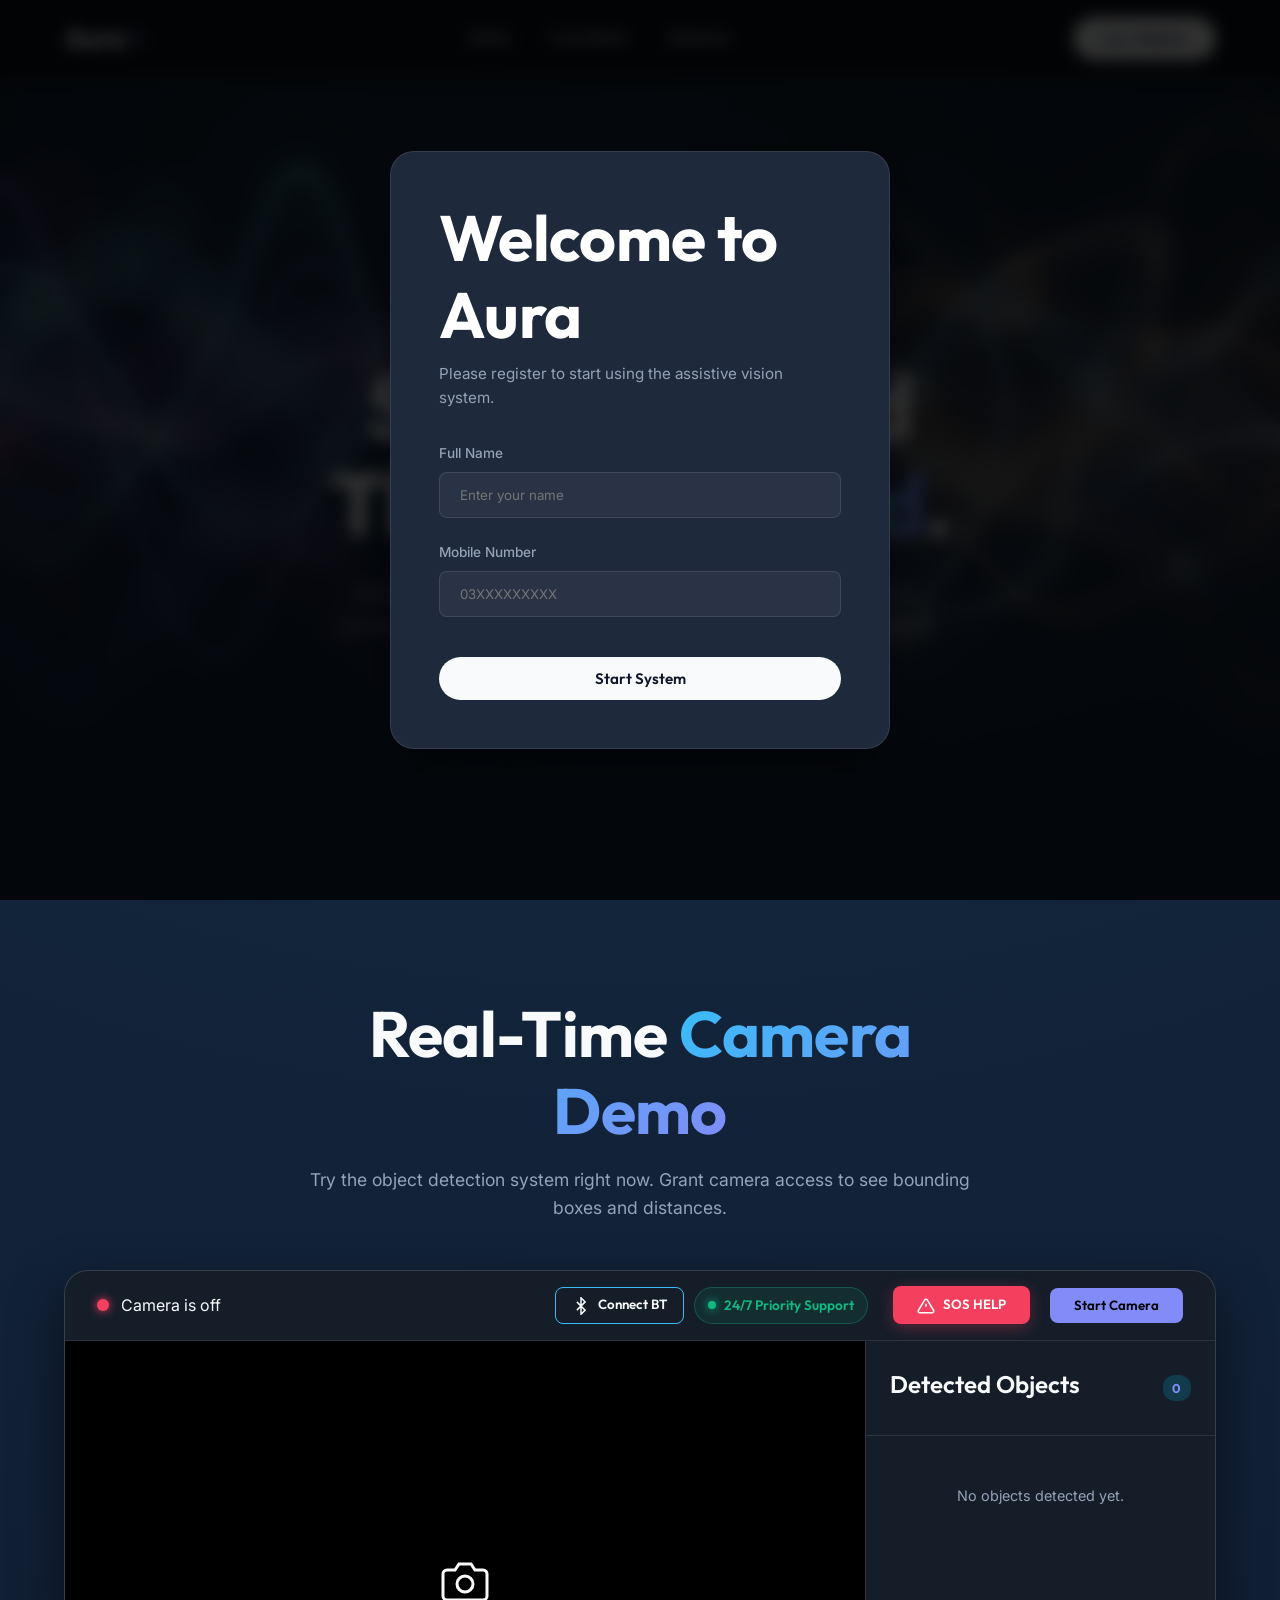
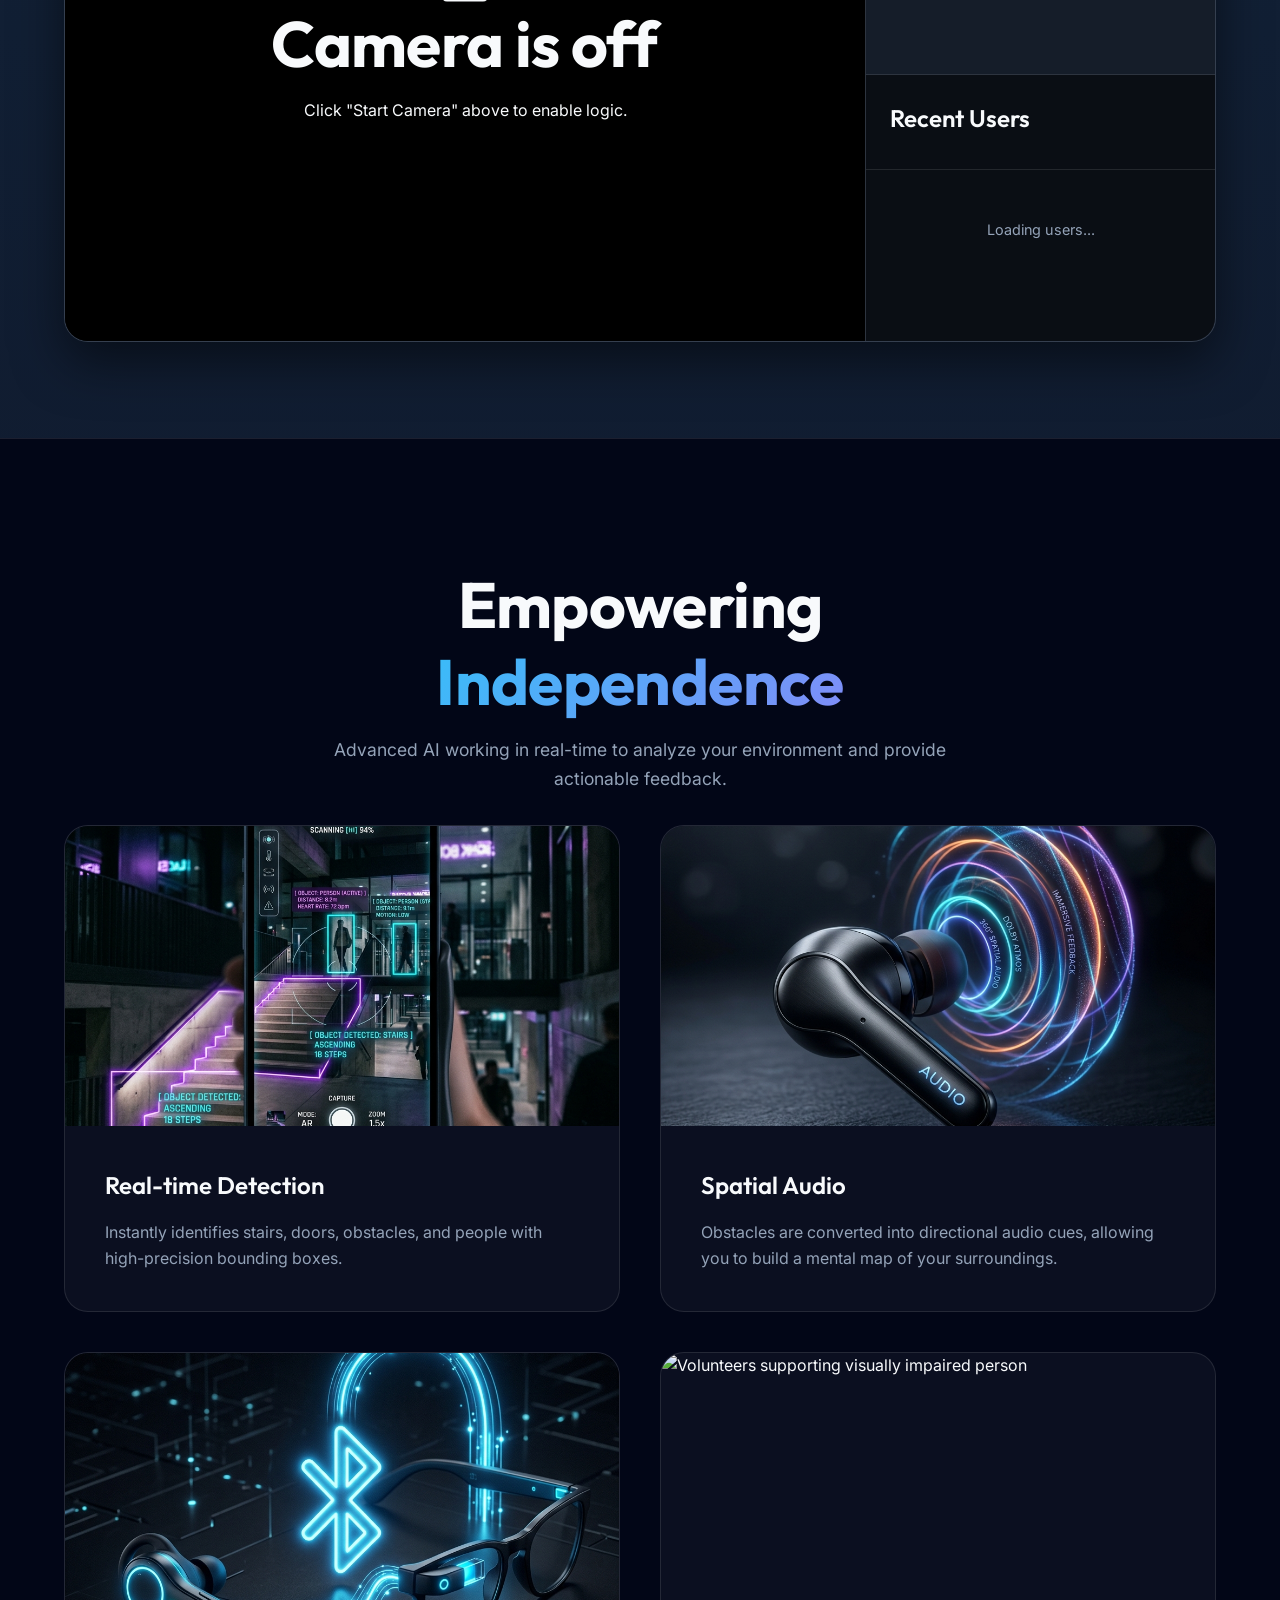
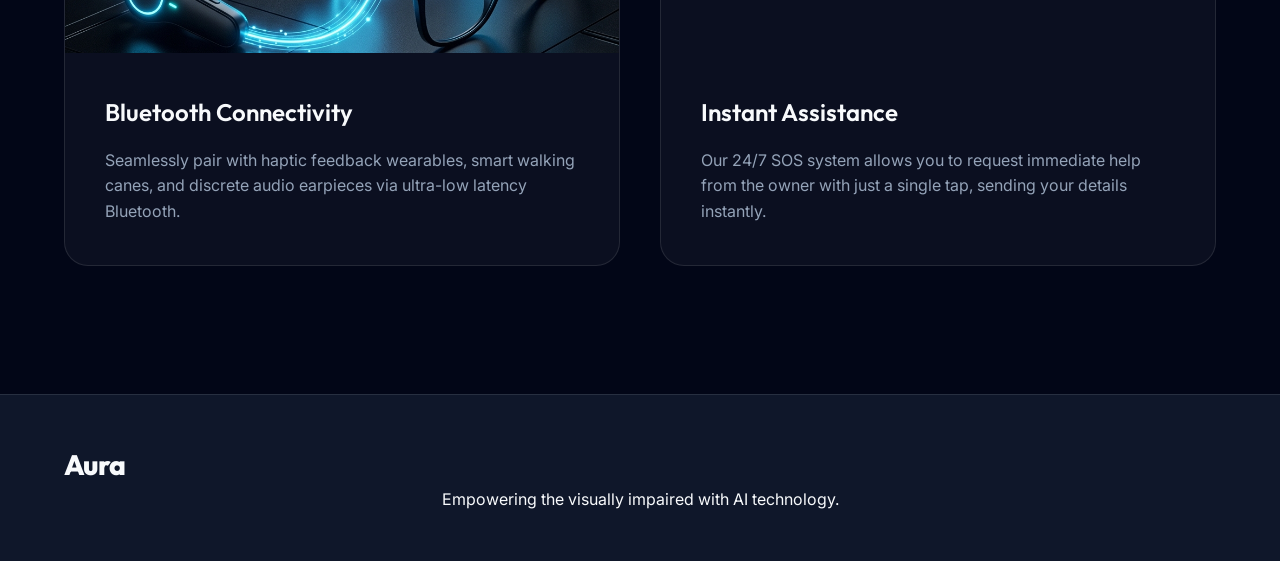
==== index.html @ 0ea321cc "files added" ====
<!DOCTYPE html>
<html lang="en">
<head>
    <meta charset="UTF-8">
    <meta name="viewport" content="width=device-width, initial-scale=1.0">
    <title>Aura | Assistive Obstacle Detection</title>
    <meta name="description" content="Assistive obstacle detection system for the visually impaired.">
    <link rel="preconnect" href="https://fonts.googleapis.com">
    <link rel="preconnect" href="https://fonts.gstatic.com" crossorigin>
    <link href="https://fonts.googleapis.com/css2?family=Outfit:wght@300;400;500;600;700;800&family=Inter:wght@400;500;600&display=swap" rel="stylesheet">
    <link rel="stylesheet" href="styles.css">
    
    <!-- PWA Integration -->
    <link rel="manifest" href="manifest.json">
    <meta name="theme-color" content="#0f172a">
    <meta name="apple-mobile-web-app-capable" content="yes">
    <meta name="apple-mobile-web-app-status-bar-style" content="black-translucent">
    <meta name="apple-mobile-web-app-title" content="Aura">
    <link rel="apple-touch-icon" href="assets/icons/icon-512.png">
</head>
<body>
    <!-- Navbar -->
    <nav id="navbar" class="navbar" aria-label="Main Navigation">
        <div class="logo">
            <span class="logo-text">Aura</span>
            <div class="logo-dot"></div>
        </div>
        <div class="nav-links">
            <a href="#home">Home</a>
            <a href="#demo">Live Demo</a>
            <a href="#features">Features</a>
        </div>
        <div class="nav-actions" style="display: flex; align-items: center; gap: 1rem;">
            <span id="user-greeting" style="font-weight: 600; color: var(--accent-2);"></span>
            <button id="waitlist-btn" class="btn-primary" aria-label="Join Waitlist">Join Waitlist</button>
        </div>
    </nav>

    <!-- Hero Section -->
    <header class="hero" id="home">
        <div class="hero-bg" style="background-image: url('assets/images/hero_bg.png');"></div>
        <div class="hero-content">
            <div class="badge">Next-Gen Vision AI</div>
            <h1>See the World<br>Through <span class="gradient-text">Sound</span>.</h1>
            <p class="subtitle">Aura translates visual surroundings into intuitive spatial audio, providing unprecedented independence for the visually impaired.</p>
            <div class="hero-buttons">
                <a href="#demo" class="btn-primary large" style="text-decoration:none;">Try Live Demo</a>
            </div>
        </div>
    </header>

    <main>
        <!-- LIVE CAMERA DEMO SECTION -->
        <section id="demo" class="demo-section">
            <div class="section-header">
                <h2>Real-Time <span class="gradient-text">Camera Demo</span></h2>
                <p>Try the object detection system right now. Grant camera access to see bounding boxes and distances.</p>
            </div>
            
            <div class="app-container embedded">
                <div class="header-embedded">
                    <div class="status-wrap">
                        <span class="status-indicator" id="status-indicator"></span>
                        <span id="camera-status-text">Camera is off</span>
                    </div>
                    <div style="display:flex; gap:10px; align-items:center;">
                        <button id="connect-bt" class="primary-cam" style="background: transparent; border: 1px solid var(--accent-1); color: var(--text-primary); padding: 0.5rem 1rem;" title="Connect Wearable Earpiece">
                            <svg width="18" height="18" viewBox="0 0 24 24" fill="none" stroke="currentColor" stroke-width="2" style="vertical-align: middle; margin-right:5px;"><polyline points="6.5 6.5 17.5 17.5 12 23 12 1 17.5 6.5 6.5 17.5"/></svg>
                            Connect BT
                        </button>
                        <div class="badge" style="display:inline-flex; align-items:center; vertical-align:middle; margin-bottom:0; margin-right:15px; background: rgba(16, 185, 129, 0.1); border-color: rgba(16, 185, 129, 0.3); color: var(--success); text-transform: none; padding: 0.4rem 0.8rem;">
                            <span style="width: 8px; height: 8px; background: var(--success); border-radius: 50%; margin-right: 8px; display: inline-block; box-shadow: 0 0 8px var(--success);"></span>
                            24/7 Priority Support
                        </div>
                        <button id="get-help" class="primary-cam" style="background-color: var(--danger); color: white; border: none; margin-right: 10px; box-shadow: 0 4px 15px rgba(244, 63, 94, 0.3);">
                            <svg width="18" height="18" viewBox="0 0 24 24" fill="none" stroke="currentColor" stroke-width="2" style="vertical-align: middle; margin-right:5px;"><path d="M10.29 3.86L1.82 18a2 2 0 0 0 1.71 3h16.94a2 2 0 0 0 1.71-3L13.71 3.86a2 2 0 0 0-3.42 0z"></path><line x1="12" y1="9" x2="12" y2="13"></line><line x1="12" y1="17" x2="12.01" y2="17"></line></svg>
                            SOS HELP
                        </button>
                        <button id="toggle-camera" class="primary-cam">Start Camera</button>
                    </div>
                </div>

                <div class="vision-area">
                    <div class="camera-container">
                        <video id="webcam" autoplay playsinline webkit-playsinline muted></video>
                        <canvas id="overlay"></canvas>
                        <div class="scanning-lines"></div>
                        
                        <div id="initial-state" class="state-overlay">
                            <svg width="48" height="48" viewBox="0 0 24 24" fill="none" stroke="currentColor" stroke-width="1.5"><path d="M23 19a2 2 0 0 1-2 2H3a2 2 0 0 1-2-2V8a2 2 0 0 1 2-2h4l2-3h6l2 3h4a2 2 0 0 1 2 2z"></path><circle cx="12" cy="13" r="4"></circle></svg>
                            <h2>Camera is off</h2>
                            <p>Click "Start Camera" above to enable logic.</p>
                        </div>

                        <div id="loading-state" class="state-overlay hidden">
                            <div class="spinner"></div>
                            <h2>Loading AI Model</h2>
                            <p>Waking up Neural Network...</p>
                        </div>
                    </div>
                </div>
                
                <aside class="details-panel" style="display: flex; flex-direction: column;">
                    <div style="flex: 1; display: flex; flex-direction: column; border-bottom: 1px solid var(--border-color);">
                        <div class="panel-header">
                            <h3>Detected Objects</h3>
                            <span id="detection-count" class="badge">0</span>
                        </div>
                        <ul id="detection-list" class="detection-list">
                            <li class="empty-state">No objects detected yet.</li>
                        </ul>
                    </div>
                    
                    <!-- RECENT USERS SECTION -->
                    <div style="flex: 0.8; display: flex; flex-direction: column; background-color: rgba(0,0,0,0.5);">
                        <div class="panel-header" style="background-color: transparent;">
                            <h3>Recent Users</h3>
                        </div>
                        <ul id="recent-users-list" class="detection-list" style="flex: 1; font-size: 0.9rem;">
                            <li class="empty-state">Loading users...</li>
                        </ul>
                    </div>
                </aside>
            </div>
        </section>

        <!-- Features Section -->
        <section id="features" class="features">
            <div class="section-header">
                <h2>Empowering <span class="gradient-text">Independence</span></h2>
                <p>Advanced AI working in real-time to analyze your environment and provide actionable feedback.</p>
            </div>
            
            <div class="feature-grid">
                <div class="feature-card">
                    <div class="card-image">
                        <!-- Use placeholder if generating failed or missing: fallback -->
                        <img src="assets/images/feature_camera.png" alt="Real-time object detection processing" onerror="this.src='https://images.unsplash.com/photo-1550751827-4bd374c3f58b?auto=format&fit=crop&w=600&q=80'">
                    </div>
                    <div class="card-content">
                        <h3>Real-time Detection</h3>
                        <p>Instantly identifies stairs, doors, obstacles, and people with high-precision bounding boxes.</p>
                    </div>
                </div>

                <div class="feature-card">
                    <div class="card-image">
                        <img src="assets/images/feature_audio.png" alt="Spatial audio feedback illustration" onerror="this.src='https://images.unsplash.com/photo-1612284561066-db151c6b3dbd?auto=format&fit=crop&w=600&q=80'">
                    </div>
                    <div class="card-content">
                        <h3>Spatial Audio</h3>
                        <p>Obstacles are converted into directional audio cues, allowing you to build a mental map of your surroundings.</p>
                    </div>
                </div>

                <div class="feature-card">
                    <div class="card-image">
                        <img src="assets/images/feature_bluetooth.png" alt="Bluetooth Wearables Support" onerror="this.src='https://images.unsplash.com/photo-1544866092-1935c5ef2a8f?auto=format&fit=crop&w=600&q=80'">
                    </div>
                    <div class="card-content">
                        <h3>Bluetooth Connectivity</h3>
                        <p>Seamlessly pair with haptic feedback wearables, smart walking canes, and discrete audio earpieces via ultra-low latency Bluetooth.</p>
                    </div>
                </div>

                <div class="feature-card">
                    <div class="card-image">
                        <img src="https://images.unsplash.com/photo-1582213782179-e0d53f98f2ca?auto=format&fit=crop&w=600&q=80" alt="Volunteers supporting visually impaired person">
                    </div>
                    <div class="card-content">
                        <h3>Instant Assistance</h3>
                        <p>Our 24/7 SOS system allows you to request immediate help from the owner with just a single tap, sending your details instantly.</p>
                    </div>
                </div>
            </div>
        </section>
    </main>

    <!-- Registration Modal -->
    <div id="auth-modal" class="modal-overlay hidden">
        <div class="modal-content glass-panel" style="backdrop-filter: blur(20px);">
            <h2>Welcome to Aura</h2>
            <p>Please register to start using the assistive vision system.</p>
            <form id="auth-form">
                <div class="input-group">
                    <label for="auth-name">Full Name</label>
                    <input type="text" id="auth-name" required placeholder="Enter your name">
                </div>
                <div class="input-group">
                    <label for="auth-phone">Mobile Number</label>
                    <input type="tel" id="auth-phone" required placeholder="03XXXXXXXXX">
                </div>
                <button type="submit" class="btn-primary" style="width: 100%; margin-top: 1rem;">Start System</button>
            </form>
        </div>
    </div>

    <footer>
        <div class="footer-content">
            <div class="footer-brand">
                <div class="logo">
                    <span class="logo-text">Aura</span>
                </div>
                <p>Empowering the visually impaired with AI technology.</p>
            </div>
        </div>
    </footer>

    <!-- Waitlist Modal -->
    <div id="waitlist-modal" class="modal-overlay hidden">
        <div class="modal-content">
            <button id="close-modal" class="close-btn" aria-label="Close">&times;</button>
            <h2>Join the <span class="gradient-text">Waitlist</span></h2>
            <p>Get early access to Aura and help shape the future of assistive vision.</p>
            <form id="waitlist-form" class="waitlist-form">
                <input type="text" id="waitlist-name" placeholder="Your Name" required>
                <input type="email" id="waitlist-email" placeholder="Your Email address" required>
                <button type="submit" class="btn-primary large" style="width: 100%;">Get Early Access</button>
            </form>
            <div id="waitlist-success" class="hidden">
                <p style="color: var(--success); font-weight: 600; margin-top: 1rem; text-align: center;">Thank you for joining the waitlist!</p>
            </div>
        </div>
    </div>

    <!-- TensorFlow.js and COCO-SSD -->
    <script src="https://cdn.jsdelivr.net/npm/@tensorflow/tfjs"></script>
    <script src="https://cdn.jsdelivr.net/npm/@tensorflow-models/coco-ssd"></script>
    <script src="app.js"></script>
    <script>
        // PWA Service Worker Registration
        if ('serviceWorker' in navigator) {
            window.addEventListener('load', () => {
                navigator.serviceWorker.register('/sw.js')
                    .then(reg => console.log('Service Worker Registered'))
                    .catch(err => console.log('Service Worker Failed', err));
            });
        }
    </script>
</body>
</html>
---- styles.css ----
:root {
    /* Backgrounds: Deep Midnight Sapphire */
    --bg-dark: #0f172a;
    --bg-darker: #020617;
    --bg-panel: #1e293b;
    --bg-card: rgba(255, 255, 255, 0.04);
    --bg-card-hover: rgba(255, 255, 255, 0.08);
    
    --text-primary: #f8fafc;
    --text-secondary: #94a3b8;
    
    /* Accents: Electric Blue & Indigo */
    --accent-1: #38bdf8;
    --accent-2: #818cf8;
    --accent-glow: rgba(56, 189, 248, 0.4);
    
    --danger: #f43f5e;
    --success: #10b981;
    
    --border-color: rgba(255, 255, 255, 0.1);
    
    --font-heading: 'Outfit', sans-serif;
    --font-body: 'Inter', sans-serif;
    
    --radius-lg: 24px;
    --radius-md: 16px;
    --radius-sm: 8px;
}

* {
    margin: 0;
    padding: 0;
    box-sizing: border-box;
}

html {
    scroll-behavior: smooth;
}

body {
    background-color: var(--bg-dark);
    background-image: radial-gradient(circle at 50% -20%, rgba(56, 189, 248, 0.15), var(--bg-dark) 80%);
    color: var(--text-primary);
    font-family: var(--font-body);
    overflow-x: hidden;
    line-height: 1.6;
    min-height: 100vh;
}

/* Typography */
h1, h2, h3, h4, .logo-text, .badge, .btn-primary, .primary-cam {
    font-family: var(--font-heading);
}

h1 {
    font-size: clamp(3rem, 8vw, 5.5rem);
    line-height: 1.1;
    font-weight: 800;
    letter-spacing: -0.02em;
    margin-bottom: 1.5rem;
}

h2 {
    font-size: clamp(2.5rem, 5vw, 4rem);
    line-height: 1.2;
    font-weight: 700;
    letter-spacing: -0.01em;
    margin-bottom: 1rem;
}

h3 {
    font-size: 1.5rem;
    font-weight: 600;
    margin-bottom: 0.5rem;
}

.subtitle {
    font-size: 1.25rem;
    color: var(--text-secondary);
    max-width: 600px;
    margin: 0 auto 2.5rem;
}

.gradient-text {
    background: linear-gradient(135deg, var(--accent-1), var(--accent-2));
    -webkit-background-clip: text;
    -webkit-text-fill-color: transparent;
    background-clip: text;
}

/* Navigation */
.navbar {
    position: fixed;
    top: 0;
    left: 0;
    width: 100%;
    padding: 1rem 5%;
    display: flex;
    justify-content: space-between;
    align-items: center;
    z-index: 1000;
    background: rgba(10, 10, 12, 0.7);
    backdrop-filter: blur(12px);
    -webkit-backdrop-filter: blur(12px);
    border-bottom: 1px solid var(--border-color);
}

.logo {
    display: flex;
    align-items: center;
    gap: 0.5rem;
    font-size: 1.75rem;
    font-weight: 800;
    letter-spacing: -0.02em;
}

.logo-dot {
    width: 8px;
    height: 8px;
    border-radius: 50%;
    background: var(--accent-2);
    box-shadow: 0 0 10px var(--accent-2);
}

.nav-links {
    display: flex;
    gap: 2.5rem;
}

.nav-links a {
    color: var(--text-primary);
    text-decoration: none;
    font-weight: 500;
    font-size: 0.95rem;
    transition: color 0.2s;
}

.nav-links a:hover {
    color: var(--accent-2);
}

.btn-primary {
    background: var(--text-primary);
    color: var(--bg-dark);
    padding: 0.75rem 1.75rem;
    border-radius: 100px;
    font-weight: 600;
    font-size: 0.95rem;
    border: none;
    cursor: pointer;
    transition: transform 0.2s, box-shadow 0.2s;
}

.btn-primary:hover {
    transform: translateY(-2px);
    box-shadow: 0 10px 20px rgba(255,255,255,0.1);
}

.btn-primary.large {
    padding: 1rem 2.5rem;
    font-size: 1.1rem;
}

/* Hero Section */
.hero {
    position: relative;
    min-height: 100vh;
    display: flex;
    flex-direction: column;
    justify-content: center;
    align-items: center;
    text-align: center;
    padding: 6rem 5% 0;
    overflow: hidden;
}

.hero-bg {
    position: absolute;
    top: 0;
    left: 0;
    width: 100%;
    height: 100%;
    background-size: cover;
    background-position: center;
    opacity: 0.4;
    z-index: -1;
    mask-image: linear-gradient(to bottom, rgba(0,0,0,1) 50%, rgba(0,0,0,0) 100%);
    -webkit-mask-image: linear-gradient(to bottom, rgba(0,0,0,1) 50%, rgba(0,0,0,0) 100%);
}

.badge {
    display: inline-block;
    padding: 0.5rem 1rem;
    background: rgba(139, 92, 246, 0.1);
    border: 1px solid rgba(139, 92, 246, 0.3);
    color: var(--accent-1);
    border-radius: 100px;
    font-size: 0.85rem;
    font-weight: 600;
    text-transform: uppercase;
    margin-bottom: 2rem;
}

/* Demo Section (Camera App Embedded) */
.demo-section {
    padding: 6rem 5%;
    max-width: 1400px;
    margin: 0 auto;
}

.section-header {
    text-align: center;
    max-width: 700px;
    margin: 0 auto;
}

.section-header p {
    color: var(--text-secondary);
    font-size: 1.1rem;
    margin-bottom: 2rem;
}

.app-container.embedded {
    display: grid;
    grid-template-columns: 1fr 350px;
    grid-template-rows: 70px 600px;
    background: var(--bg-panel);
    border: 1px solid var(--border-color);
    border-radius: var(--radius-lg);
    overflow: hidden;
    box-shadow: 0 20px 50px rgba(0,0,0,0.5);
    margin-top: 3rem;
}

.header-embedded {
    grid-column: 1 / -1;
    display: flex;
    justify-content: space-between;
    align-items: center;
    padding: 0 2rem;
    background-color: rgba(0,0,0,0.3);
    border-bottom: 1px solid var(--border-color);
    z-index: 10;
}

.status-wrap {
    display: flex;
    align-items: center;
    gap: 0.75rem;
}

.status-indicator {
    width: 12px;
    height: 12px;
    border-radius: 50%;
    background-color: var(--danger);
    box-shadow: 0 0 10px var(--danger);
    transition: background-color 0.3s, box-shadow 0.3s;
}

.status-indicator.active {
    background-color: var(--success);
    box-shadow: 0 0 10px var(--success);
}

.primary-cam {
    background-color: var(--accent-2);
    color: #000;
    padding: 0.6rem 1.5rem;
    border-radius: 8px;
    border: none;
    font-weight: 600;
    cursor: pointer;
    transition: all 0.2s;
}
.primary-cam:hover {
    box-shadow: 0 0 15px var(--accent-glow);
}
.primary-cam.danger {
    background-color: transparent;
    border: 1px solid var(--danger);
    color: var(--danger);
    box-shadow: none;
}
.primary-cam.danger:hover {
    background-color: rgba(239, 68, 68, 0.1);
}

.vision-area {
    position: relative;
    background-color: #000;
    display: flex;
    justify-content: center;
    align-items: center;
    overflow: hidden;
}

.camera-container {
    position: relative;
    width: 100%;
    height: 100%;
    display: flex;
    justify-content: center;
    align-items: center;
}

video {
    width: 100%;
    height: 100%;
    object-fit: cover;
    transform: scaleX(-1);
}

canvas {
    position: absolute;
    top: 0;
    left: 0;
    width: 100%;
    height: 100%;
    z-index: 2;
    pointer-events: none;
    transform: scaleX(-1);
}

.scanning-lines {
    position: absolute;
    top: 0;
    left: 0;
    width: 100%;
    height: 100%;
    background: linear-gradient(to bottom, transparent 50%, rgba(6, 182, 212, 0.05) 51%, transparent 51%);
    background-size: 100% 4px;
    z-index: 3;
    pointer-events: none;
    opacity: 0;
    transition: opacity 0.3s;
}
.scanning-lines.active { opacity: 1; }

.state-overlay {
    position: absolute;
    top: 0;
    left: 0;
    width: 100%;
    height: 100%;
    display: flex;
    flex-direction: column;
    justify-content: center;
    align-items: center;
    background: rgba(0, 0, 0, 0.85);
    z-index: 5;
    transition: opacity 0.3s;
}
.state-overlay.hidden { opacity: 0; pointer-events: none; }

.spinner {
    width: 40px;
    height: 40px;
    border: 3px solid rgba(255,255,255,0.1);
    border-top-color: var(--accent-2);
    border-radius: 50%;
    animation: spin 1s linear infinite;
}
@keyframes spin { to { transform: rotate(360deg); } }

/* Sidebar */
.details-panel {
    background-color: rgba(0,0,0,0.3);
    border-left: 1px solid var(--border-color);
    display: flex;
    flex-direction: column;
    overflow: hidden;
}

.panel-header {
    padding: 1.5rem;
    border-bottom: 1px solid var(--border-color);
    display: flex;
    justify-content: space-between;
    align-items: center;
}

.badge#detection-count {
    background-color: rgba(6, 182, 212, 0.2);
    color: var(--accent-2);
    padding: 0.2rem 0.6rem;
    border-radius: 12px;
    font-size: 0.8rem;
    font-weight: bold;
    border: none;
    margin-bottom: 0;
}

.detection-list {
    list-style: none;
    overflow-y: auto;
    flex: 1;
    padding: 1rem;
}
.detection-list::-webkit-scrollbar { width: 6px; }
.detection-list::-webkit-scrollbar-thumb { background: #3f3f46; border-radius: 3px; }

.empty-state {
    color: var(--text-secondary);
    text-align: center;
    padding: 2rem 0;
    font-size: 0.9rem;
}

.detection-item {
    background-color: rgba(255, 255, 255, 0.03);
    border: 1px solid var(--border-color);
    border-radius: 8px;
    padding: 1rem;
    margin-bottom: 0.8rem;
    display: flex;
    justify-content: space-between;
    align-items: center;
}

.detection-info {
    display: flex;
    flex-direction: column;
    gap: 0.3rem;
}

.detection-label {
    text-transform: capitalize;
    font-weight: 600;
    font-size: 1.1rem;
}

.detection-stats {
    display: flex;
    gap: 1rem;
    font-size: 0.85rem;
    color: var(--text-secondary);
}

.warning-level {
    width: 8px;
    height: 8px;
    border-radius: 50%;
}
.warning-low { background-color: var(--success); box-shadow: 0 0 5px var(--success); }
.warning-medium { background-color: #f59e0b; box-shadow: 0 0 5px #f59e0b; }
.warning-high { background-color: var(--danger); box-shadow: 0 0 5px var(--danger); }

/* Features */
.features {
    padding: 8rem 5%;
    background: var(--bg-darker);
    border-top: 1px solid var(--border-color);
}

.feature-grid {
    display: grid;
    grid-template-columns: repeat(auto-fit, minmax(400px, 1fr));
    gap: 2.5rem;
    max-width: 1400px;
    margin: 0 auto;
}

.feature-card {
    background: var(--bg-card);
    border: 1px solid var(--border-color);
    border-radius: var(--radius-lg);
    overflow: hidden;
    transition: transform 0.3s;
}
.feature-card:hover {
    transform: translateY(-5px);
}

.card-image {
    width: 100%;
    height: 300px;
}
.card-image img {
    width: 100%;
    height: 100%;
    object-fit: cover;
}

.card-content {
    padding: 2.5rem;
}
.card-content p {
    color: var(--text-secondary);
    margin-top: 1rem;
}

footer {
    border-top: 1px solid var(--border-color);
    padding: 3rem 5%;
    text-align: center;
}

@media (max-width: 900px) {
    .app-container.embedded {
        grid-template-columns: 1fr;
        grid-template-rows: 60px 400px 300px;
    }
}

/* Auth Modal Styles */
.modal-overlay {
    position: fixed;
    top: 0; left: 0; right: 0; bottom: 0;
    background: rgba(0, 0, 0, 0.85);
    backdrop-filter: blur(8px);
    z-index: 9999;
    display: flex;
    align-items: center;
    justify-content: center;
    opacity: 1;
    transition: opacity 0.3s ease;
}
.modal-overlay.hidden {
    opacity: 0;
    pointer-events: none;
    visibility: hidden;
}
.modal-content {
    background: var(--bg-surface);
    padding: 2.5rem;
    border-radius: 16px;
    border: 1px solid var(--border-color);
    width: 90%;
    max-width: 400px;
    text-align: left;
    box-shadow: 0 25px 50px -12px rgba(0, 0, 0, 0.5);
}
.modal-content h2 { margin-bottom: 0.5rem; color: #fff; }
.modal-content p { color: var(--text-secondary); margin-bottom: 2rem; font-size: 0.95rem; }
.input-group { margin-bottom: 1.5rem; }
.input-group label { display: block; font-size: 0.85rem; font-weight: 500; color: var(--text-secondary); margin-bottom: 0.5rem; }
.input-group input {
    width: 100%;
    padding: 0.85rem 1.25rem;
    border-radius: 8px;
    background: rgba(255, 255, 255, 0.05);
    border: 1px solid var(--border-color);
    color: #fff;
    font-family: inherit;
    outline: none;
    transition: border-color 0.3s;
    box-sizing: border-box;
}
.input-group input:focus { border-color: var(--accent-1); }

/* Modal */
.modal-overlay {
    position: fixed;
    top: 0;
    left: 0;
    width: 100%;
    height: 100%;
    background: rgba(0, 0, 0, 0.8);
    backdrop-filter: blur(8px);
    z-index: 2000;
    display: flex;
    justify-content: center;
    align-items: center;
    opacity: 1;
    transition: opacity 0.3s ease;
}

.modal-overlay.hidden {
    opacity: 0;
    pointer-events: none;
}

.modal-content {
    background: var(--bg-panel);
    border: 1px solid var(--border-color);
    border-radius: var(--radius-lg);
    padding: 3rem;
    max-width: 500px;
    width: 90%;
    position: relative;
    transform: translateY(0);
    transition: transform 0.3s ease;
    box-shadow: 0 25px 50px -12px rgba(0, 0, 0, 0.5);
}

.modal-overlay.hidden .modal-content {
    transform: translateY(20px);
}

.close-btn {
    position: absolute;
    top: 1rem;
    right: 1.5rem;
    background: transparent;
    border: none;
    color: var(--text-secondary);
    font-size: 2rem;
    cursor: pointer;
    transition: color 0.2s;
}

.close-btn:hover {
    color: var(--danger);
}

.waitlist-form {
    display: flex;
    flex-direction: column;
    gap: 1rem;
    margin-top: 2rem;
}

.waitlist-form input {
    width: 100%;
    padding: 1rem 1.5rem;
    background: rgba(255,255,255,0.05);
    border: 1px solid var(--border-color);
    border-radius: var(--radius-sm);
    color: var(--text-primary);
    font-family: var(--font-body);
    font-size: 1rem;
}

.waitlist-form input:focus {
    outline: none;
    border-color: var(--accent-1);
    background: rgba(255,255,255,0.08);
}

/* Admin Dashboard Styles */
.admin-container {
    max-width: 1200px;
    margin: 100px auto 40px;
    padding: 0 2rem;
}
.stats-grid {
    display: grid;
    grid-template-columns: repeat(auto-fit, minmax(250px, 1fr));
    gap: 1.5rem;
    margin-bottom: 3rem;
}
.stat-card {
    background: var(--bg-card);
    border: 1px solid var(--border-color);
    padding: 2rem;
    border-radius: var(--radius-md);
    text-align: center;
}
.stat-value {
    font-size: 2.5rem;
    font-weight: 800;
    color: var(--accent-2);
    margin-bottom: 0.5rem;
}
.stat-label {
    color: var(--text-secondary);
    text-transform: uppercase;
    font-size: 0.8rem;
    letter-spacing: 0.1em;
}
.data-table-container {
    background: var(--bg-panel);
    border: 1px solid var(--border-color);
    border-radius: var(--radius-lg);
    overflow: hidden;
    margin-bottom: 3rem;
}
.table-header {
    padding: 1.5rem 2rem;
    border-bottom: 1px solid var(--border-color);
    display: flex;
    justify-content: space-between;
    align-items: center;
}
.admin-table {
    width: 100%;
    border-collapse: collapse;
    text-align: left;
}
.admin-table th {
    padding: 1rem 2rem;
    background: rgba(255,255,255,0.02);
    font-weight: 600;
    color: var(--text-secondary);
    font-size: 0.85rem;
}
.admin-table td {
    padding: 1.25rem 2rem;
    border-bottom: 1px solid rgba(255,255,255,0.05);
}
.admin-table tr:hover {
    background: rgba(255,255,255,0.01);
}
.timestamp {
    font-family: 'Courier New', monospace;
    font-size: 0.85rem;
    color: var(--text-secondary);
}
.btn-export {
    background: var(--accent-1);
    color: #fff;
    padding: 0.5rem 1rem;
    border-radius: 6px;
    border: none;
    cursor: pointer;
    font-size: 0.85rem;
    transition: filter 0.2s;
}
.btn-export:hover {
    filter: brightness(1.2);
}
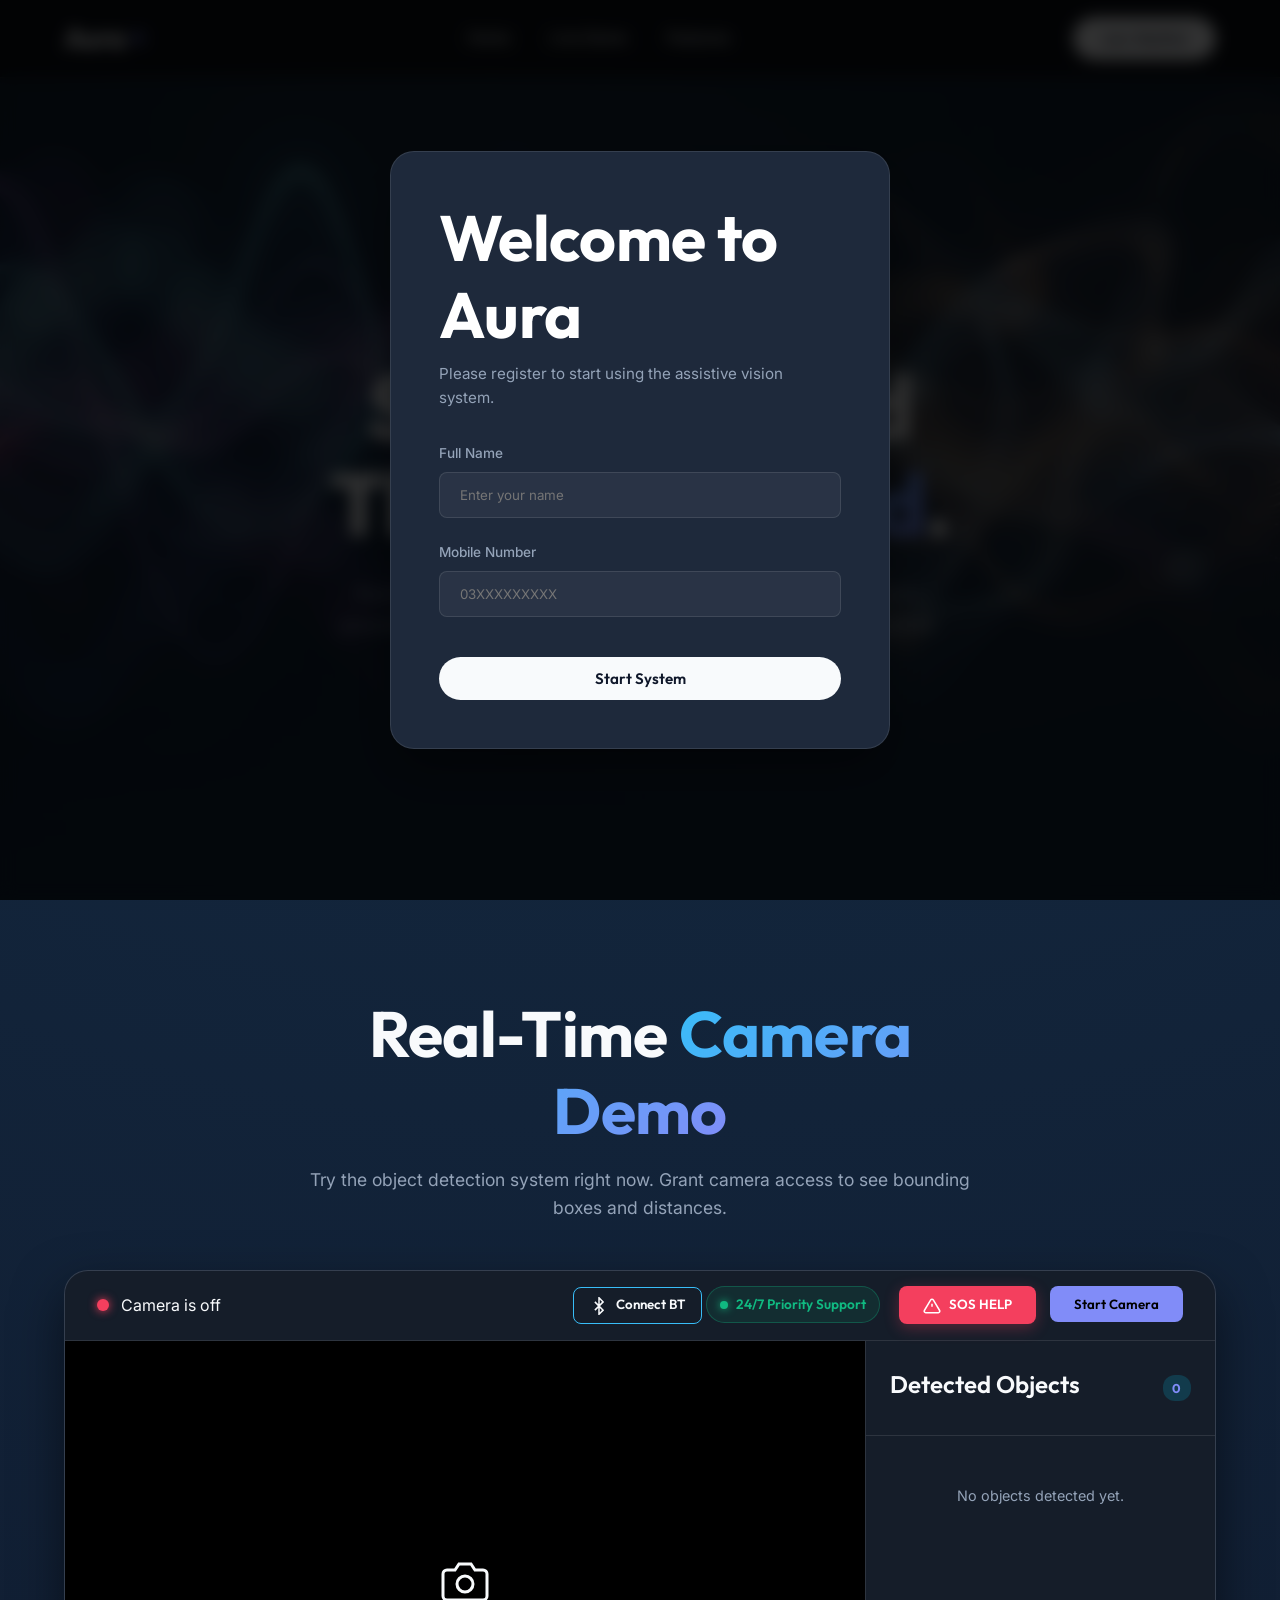
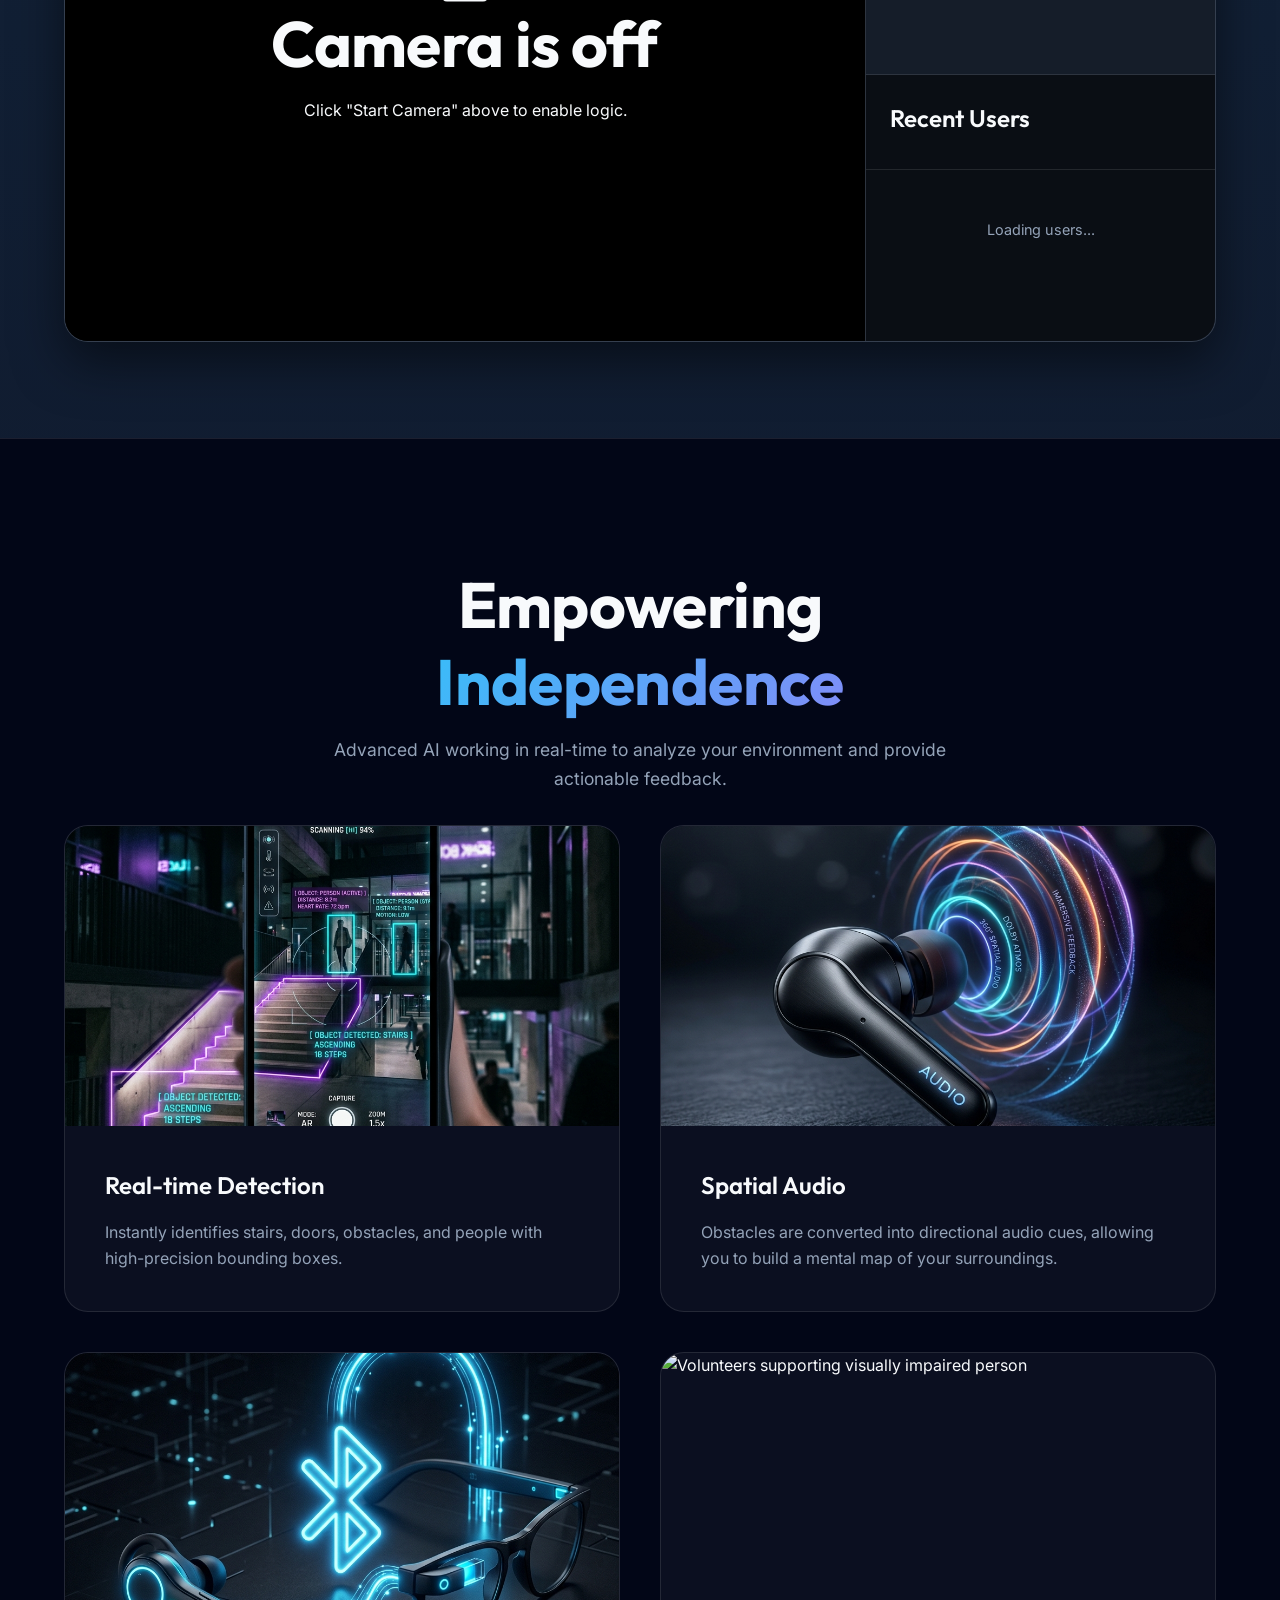
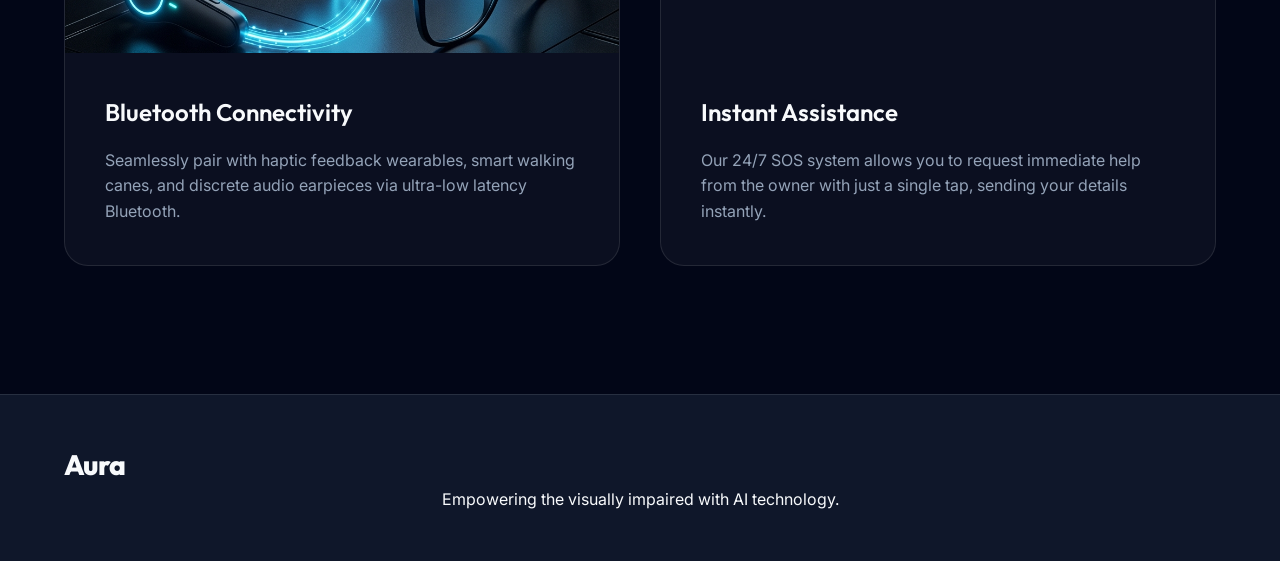
==== commit 01219544: "Refactor camera controls div for better styling" ====
--- a/index.html
+++ b/index.html
@@ -63,7 +63,7 @@
                         <span class="status-indicator" id="status-indicator"></span>
                         <span id="camera-status-text">Camera is off</span>
                     </div>
-                    <div style="display:flex; gap:10px; align-items:center;">
+                    <div class="camera-controls">
                         <button id="connect-bt" class="primary-cam" style="background: transparent; border: 1px solid var(--accent-1); color: var(--text-primary); padding: 0.5rem 1rem;" title="Connect Wearable Earpiece">
                             <svg width="18" height="18" viewBox="0 0 24 24" fill="none" stroke="currentColor" stroke-width="2" style="vertical-align: middle; margin-right:5px;"><polyline points="6.5 6.5 17.5 17.5 12 23 12 1 17.5 6.5 6.5 17.5"/></svg>
                             Connect BT
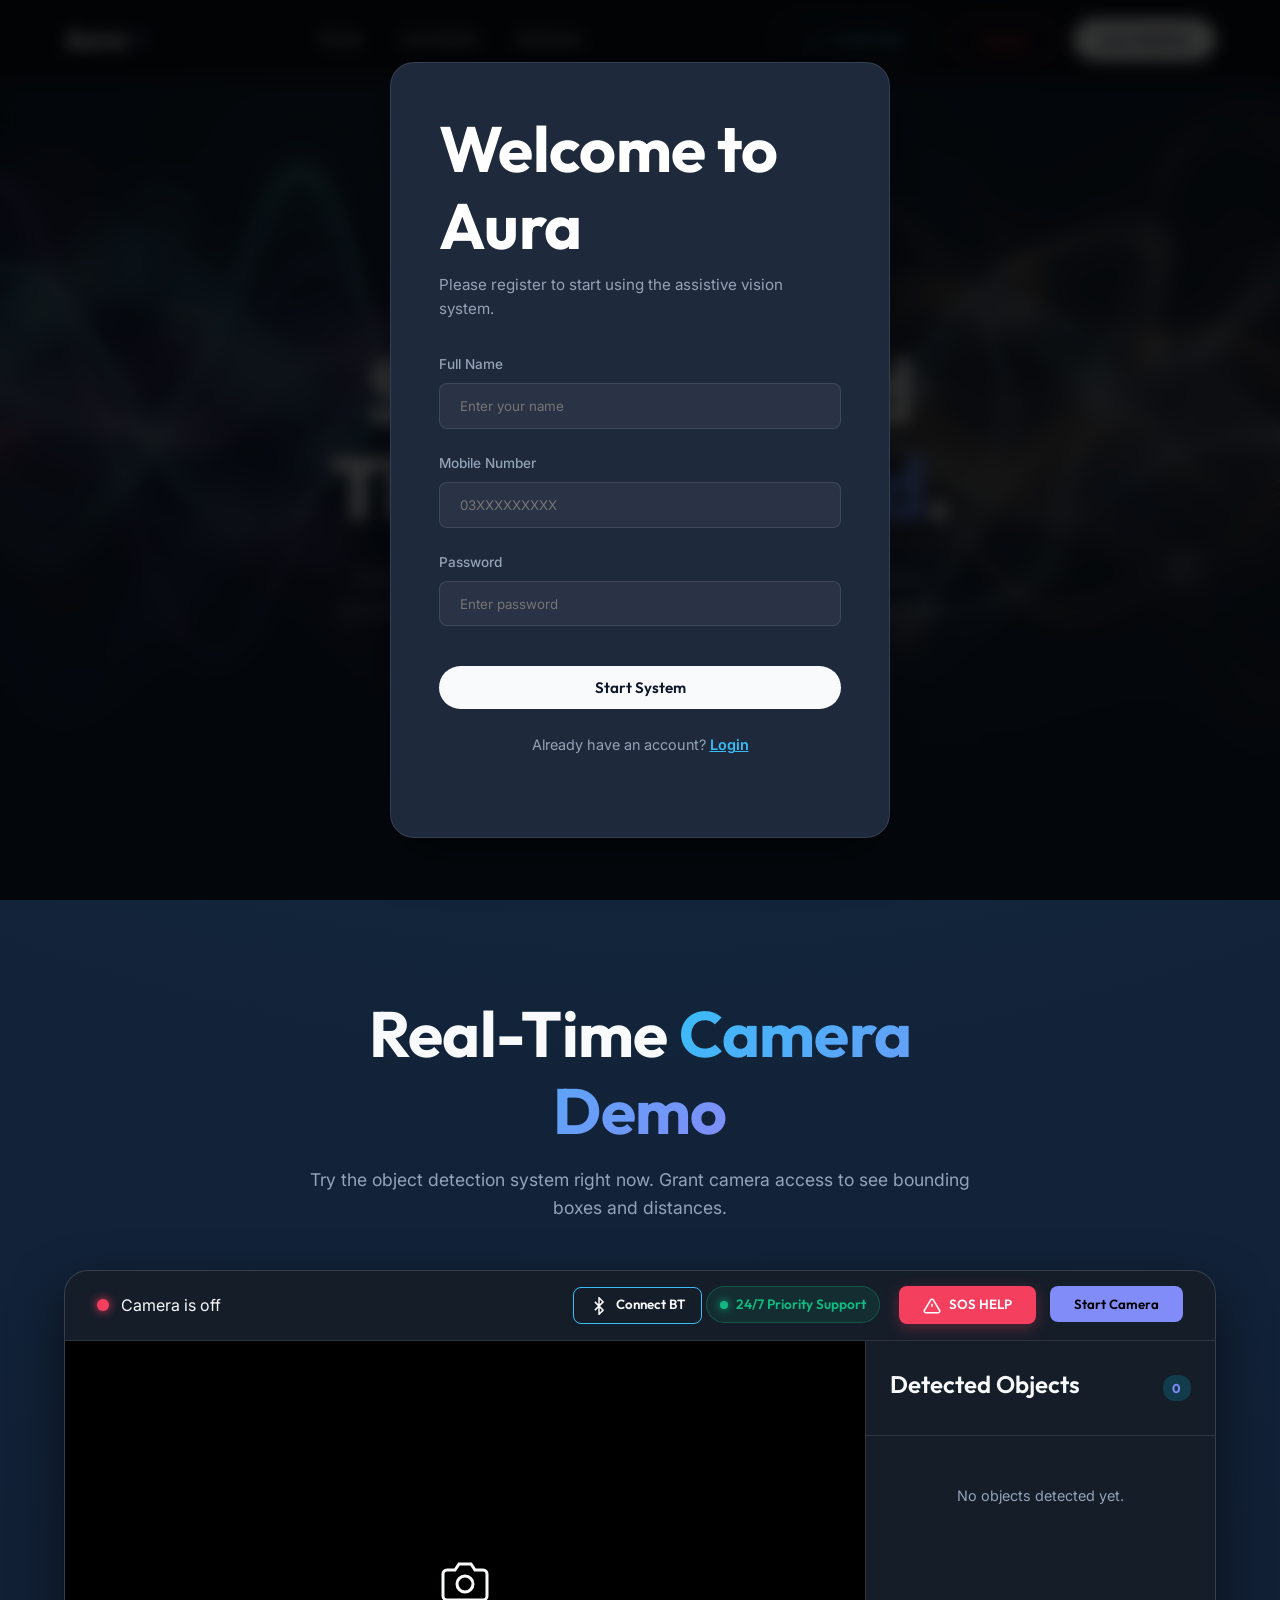
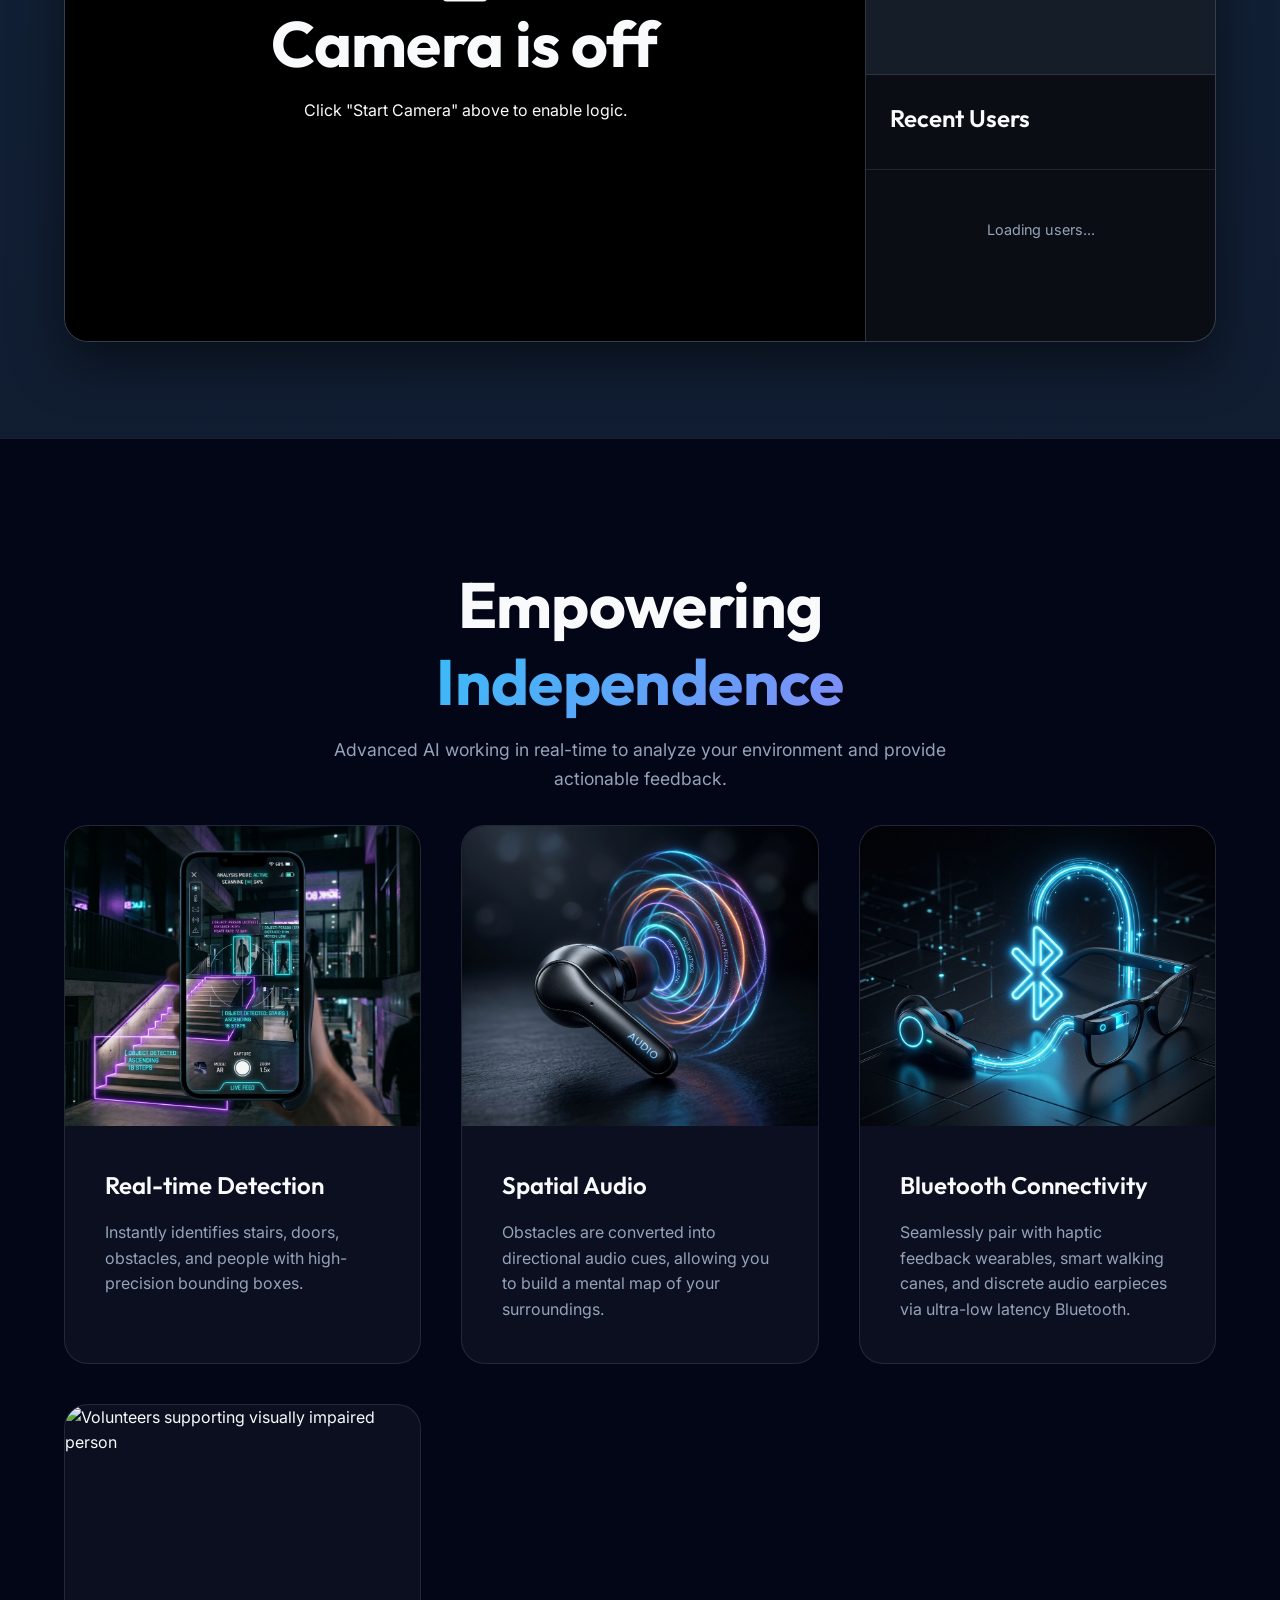
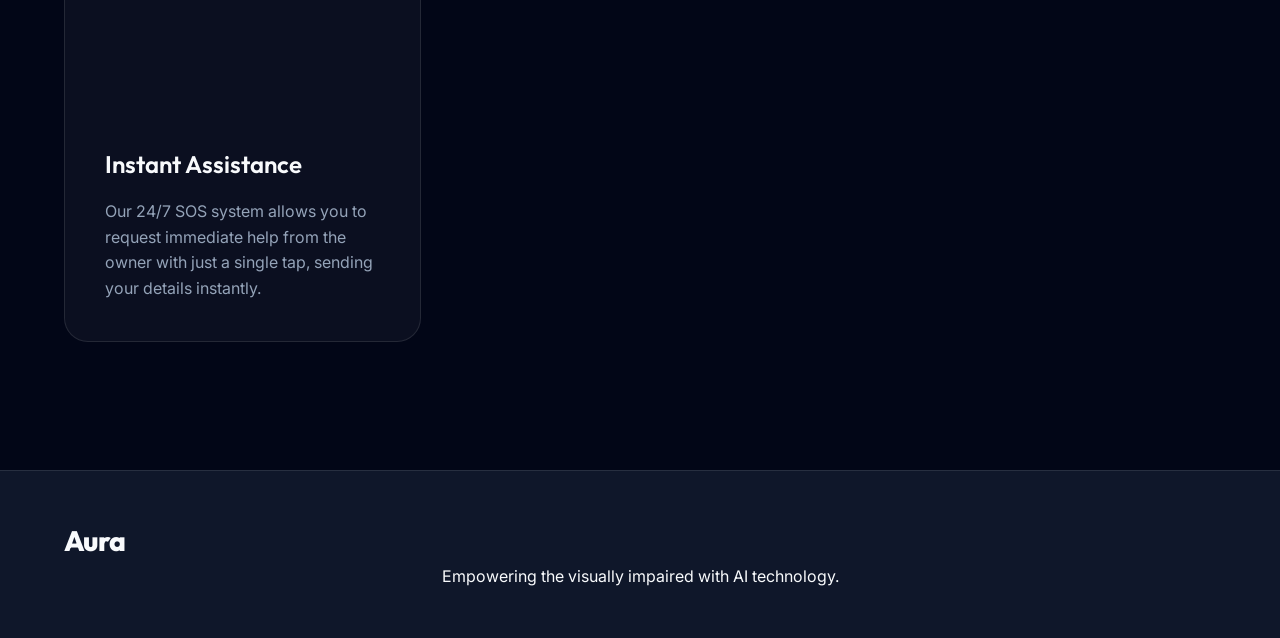
==== commit 103f2514: "Enhance registration modal with password input" ====
--- a/index.html
+++ b/index.html
@@ -32,6 +32,11 @@
         </div>
         <div class="nav-actions" style="display: flex; align-items: center; gap: 1rem;">
             <span id="user-greeting" style="font-weight: 600; color: var(--accent-2);"></span>
+            <button id="install-app-btn" class="btn-primary hidden" style="background: transparent; border: 1px solid var(--accent-1); color: var(--accent-1);">
+                <svg width="18" height="18" viewBox="0 0 24 24" fill="none" stroke="currentColor" stroke-width="2" style="vertical-align: middle; margin-right:5px;"><path d="M21 15v4a2 2 0 0 1-2 2H5a2 2 0 0 1-2-2v-4"></path><polyline points="7 10 12 15 17 10"></polyline><line x1="12" y1="15" x2="12" y2="3"></line></svg>
+                Install App
+            </button>
+            <button id="logout-btn" class="btn-primary hidden" style="background: transparent; border: 1px solid var(--danger); color: var(--danger);">Logout</button>
             <button id="waitlist-btn" class="btn-primary" aria-label="Join Waitlist">Join Waitlist</button>
         </div>
     </nav>
@@ -179,19 +184,27 @@
     <!-- Registration Modal -->
     <div id="auth-modal" class="modal-overlay hidden">
         <div class="modal-content glass-panel" style="backdrop-filter: blur(20px);">
-            <h2>Welcome to Aura</h2>
-            <p>Please register to start using the assistive vision system.</p>
+            <h2 id="modal-title">Welcome to Aura</h2>
+            <p id="modal-desc">Please register to start using the assistive vision system.</p>
             <form id="auth-form">
-                <div class="input-group">
+                <div class="input-group" id="name-group">
                     <label for="auth-name">Full Name</label>
-                    <input type="text" id="auth-name" required placeholder="Enter your name">
+                    <input type="text" id="auth-name" placeholder="Enter your name">
                 </div>
                 <div class="input-group">
                     <label for="auth-phone">Mobile Number</label>
                     <input type="tel" id="auth-phone" required placeholder="03XXXXXXXXX">
                 </div>
-                <button type="submit" class="btn-primary" style="width: 100%; margin-top: 1rem;">Start System</button>
+                <div class="input-group">
+                    <label for="auth-pass">Password</label>
+                    <input type="password" id="auth-pass" required placeholder="Enter password">
+                </div>
+                <button type="submit" id="auth-submit-btn" class="btn-primary" style="width: 100%; margin-top: 1rem;">Start System</button>
             </form>
+            <p style="text-align: center; margin-top: 1.5rem; font-size: 0.9rem;">
+                <span id="toggle-text">Already have an account?</span>
+                <a href="#" id="toggle-auth-mode" style="color: var(--accent-1); font-weight: 600;">Login</a>
+            </p>
         </div>
     </div>
 
--- a/styles.css
+++ b/styles.css
@@ -170,8 +170,8 @@
     justify-content: center;
     align-items: center;
     text-align: center;
-    padding: 6rem 5% 0;
-    overflow: hidden;
+    padding: 8rem 5% 4rem; /* Balanced padding */
+    /* Removed overflow: hidden to allow scrolling on mobile if content wraps */
 }
 
 .hero-bg {
@@ -230,6 +230,7 @@
     overflow: hidden;
     box-shadow: 0 20px 50px rgba(0,0,0,0.5);
     margin-top: 3rem;
+    touch-action: pan-y; /* Ensures user can scroll even if they swipe on the camera container */
 }
 
 .header-embedded {
@@ -455,7 +456,7 @@
 
 .feature-grid {
     display: grid;
-    grid-template-columns: repeat(auto-fit, minmax(400px, 1fr));
+    grid-template-columns: repeat(auto-fit, minmax(280px, 1fr)); /* Reduced from 400px for mobile compatibility */
     gap: 2.5rem;
     max-width: 1400px;
     margin: 0 auto;
@@ -499,7 +500,58 @@
 @media (max-width: 900px) {
     .app-container.embedded {
         grid-template-columns: 1fr;
-        grid-template-rows: 60px 400px 300px;
+        grid-template-rows: auto 550px 300px; /* Increased camera height */
+    }
+    
+    .camera-controls {
+        display: flex;
+        align-items: center;
+        gap: 0.8rem;
+        overflow-x: auto; /* Enable horizontal sliding */
+        -webkit-overflow-scrolling: touch;
+        padding: 0.5rem 0;
+        flex: 1; /* Take up remaining space to scroll */
+    }
+
+    .camera-controls::-webkit-scrollbar {
+        display: none; /* Keep it clean on mobile */
+    }
+
+    .camera-controls .primary-cam, .camera-controls .badge {
+        flex-shrink: 0; /* Important: prevents buttons from crushing */
+        white-space: nowrap;
+    }
+
+    .header-embedded {
+        padding: 0.5rem 1rem;
+        display: flex;
+        align-items: center;
+        justify-content: space-between;
+        gap: 1rem;
+        overflow: hidden; /* Header itself shouldn't scroll, only the controls div */
+    }
+    
+    h1 {
+        font-size: 2.8rem; /* Smaller heading for mobile */
+    }
+    
+    .hero {
+        padding-top: 100px; /* Specific top padding to avoid navbar */
+    }
+}
+
+@media (max-width: 500px) {
+    .app-container.embedded {
+        grid-template-rows: auto 450px 250px;
+    }
+    
+    h1 {
+        font-size: 2.2rem;
+    }
+    
+    .primary-cam {
+        font-size: 0.8rem;
+        padding: 0.5rem 0.8rem;
     }
 }
 
